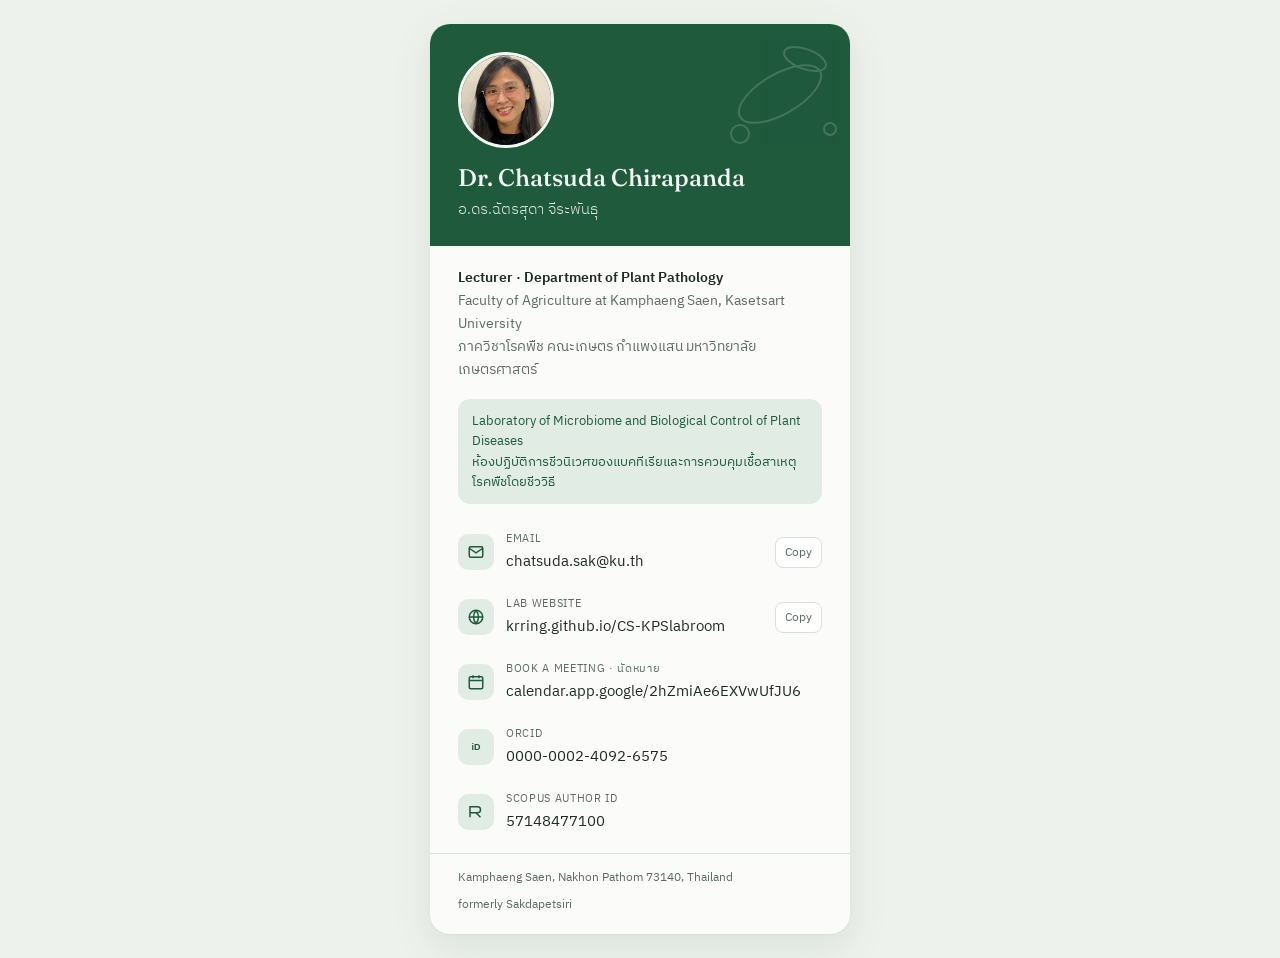
==== card/index.html @ 107d3cdb "Add online business card page and e-Card link on PI profile Co-Authored-By: Claude Opus 5.5 <noreply" ====
<!DOCTYPE html>
<html lang="th">
<head>
<meta charset="utf-8">
<meta name="viewport" content="width=device-width, initial-scale=1">
<title>Dr. Chatsuda Chirapanda — นามบัตรออนไลน์</title>
<link rel="preconnect" href="https://fonts.googleapis.com">
<link href="https://fonts.googleapis.com/css2?family=IBM+Plex+Sans+Thai:wght@300;400;600&family=Fraunces:opsz,wght@9..144,500;9..144,600&display=swap" rel="stylesheet">
<style>
  :root{
    --bg:#eef2ec; --card:#fbfcf9; --ink:#1f2a24; --muted:#5d6b62;
    --green:#1f5a3d; --green-soft:#e1ece4; --line:#d8e0da;
  }
  *{box-sizing:border-box;margin:0;padding:0}
  body{
    min-height:100vh; display:flex; align-items:center; justify-content:center;
    background:var(--bg); color:var(--ink);
    font-family:"IBM Plex Sans Thai",system-ui,sans-serif; padding:24px 16px;
  }
  .card{
    width:100%; max-width:420px; background:var(--card); border-radius:20px;
    box-shadow:0 1px 2px rgba(0,0,0,.04),0 12px 40px rgba(31,90,61,.10);
    overflow:hidden;
  }
  .top{
    background:var(--green); color:#f2f7f3; padding:28px 28px 24px; position:relative;
  }
  .top svg.motif{position:absolute; right:-10px; top:-10px; opacity:.16}
  .photo{
    width:96px;height:96px;border-radius:50%; object-fit:cover; display:block;
    border:3px solid #f2f7f3; margin-bottom:16px; position:relative;
  }
  h1{font-family:"Fraunces",serif; font-weight:500; font-size:24px; line-height:1.2}
  .th-name{font-size:15px; font-weight:300; margin-top:4px; opacity:.92}
  .role{padding:20px 28px 4px; font-size:14px; line-height:1.65; color:var(--muted)}
  .role strong{color:var(--ink); font-weight:600; display:block}
  .lab{margin:14px 28px 4px; padding:12px 14px; background:var(--green-soft); border-radius:12px;
       font-size:13px; line-height:1.55; color:var(--green)}
  ul{list-style:none; padding:12px 16px 8px}
  li{display:flex; align-items:center; gap:12px; padding:10px 12px; border-radius:12px}
  li:hover{background:#f1f5f1}
  .ic{flex:none;width:36px;height:36px;border-radius:10px;background:var(--green-soft);
      display:flex;align-items:center;justify-content:center;color:var(--green)}
  .txt{flex:1;min-width:0}
  .lbl{font-size:11px; letter-spacing:.06em; text-transform:uppercase; color:var(--muted)}
  .val{font-size:14.5px; color:var(--ink); text-decoration:none; word-break:break-all}
  a.val:hover{color:var(--green); text-decoration:underline}
  button.copy{
    flex:none; border:1px solid var(--line); background:#fff; color:var(--muted);
    border-radius:8px; font:inherit; font-size:12px; padding:5px 9px; cursor:pointer;
  }
  button.copy:hover{border-color:var(--green); color:var(--green)}
  .foot{border-top:1px solid var(--line); padding:14px 28px 20px; font-size:12px; color:var(--muted);
        display:flex; justify-content:space-between; gap:8px; flex-wrap:wrap}
  .toast{position:fixed;bottom:24px;left:50%;transform:translateX(-50%) translateY(20px);
         background:var(--ink);color:#fff;padding:8px 16px;border-radius:999px;font-size:13px;
         opacity:0;transition:.2s;pointer-events:none}
  .toast.show{opacity:1;transform:translateX(-50%) translateY(0)}
</style>
</head>
<body>
<main class="card">
  <div class="top">
    <svg class="motif" width="160" height="160" viewBox="0 0 160 160" fill="none" stroke="#fff" stroke-width="2">
      <ellipse cx="80" cy="80" rx="46" ry="20" transform="rotate(-30 80 80)"/>
      <ellipse cx="105" cy="45" rx="22" ry="10" transform="rotate(20 105 45)"/>
      <circle cx="40" cy="120" r="9"/><circle cx="130" cy="115" r="6"/>
    </svg>
    <img class="photo" alt="Dr. Chatsuda Chirapanda" src="../img/chatsuda-chirapanda.jpg">
    <h1>Dr. Chatsuda Chirapanda</h1>
    <div class="th-name">อ.ดร.ฉัตรสุดา จีระพันธุ</div>
  </div>

  <div class="role">
    <strong>Lecturer · Department of Plant Pathology</strong>
    Faculty of Agriculture at Kamphaeng Saen, Kasetsart University<br>
    ภาควิชาโรคพืช คณะเกษตร กำแพงแสน มหาวิทยาลัยเกษตรศาสตร์
  </div>

  <div class="lab">
    Laboratory of Microbiome and Biological Control of Plant Diseases<br>
    ห้องปฏิบัติการชีวนิเวศของแบคทีเรียและการควบคุมเชื้อสาเหตุโรคพืชโดยชีววิธี
  </div>

  <ul>
    <li>
      <span class="ic"><svg width="18" height="18" viewBox="0 0 24 24" fill="none" stroke="currentColor" stroke-width="2"><rect x="3" y="5" width="18" height="14" rx="2"/><path d="m3 7 9 6 9-6"/></svg></span>
      <span class="txt"><div class="lbl">Email</div><a class="val" href="mailto:chatsuda.sak@ku.th">chatsuda.sak@ku.th</a></span>
      <button class="copy" data-copy="chatsuda.sak@ku.th">Copy</button>
    </li>
    <li>
      <span class="ic"><svg width="18" height="18" viewBox="0 0 24 24" fill="none" stroke="currentColor" stroke-width="2"><circle cx="12" cy="12" r="9"/><path d="M3 12h18M12 3a14 14 0 0 1 0 18M12 3a14 14 0 0 0 0 18"/></svg></span>
      <span class="txt"><div class="lbl">Lab website</div><a class="val" href="https://krring.github.io/CS-KPSlabroom/" target="_blank" rel="noopener">krring.github.io/CS-KPSlabroom</a></span>
      <button class="copy" data-copy="https://krring.github.io/CS-KPSlabroom/">Copy</button>
    </li>
    <li>
      <span class="ic"><svg width="18" height="18" viewBox="0 0 24 24" fill="none" stroke="currentColor" stroke-width="2"><rect x="3" y="5" width="18" height="16" rx="2"/><path d="M3 10h18M8 3v4M16 3v4"/></svg></span>
      <span class="txt"><div class="lbl">Book a meeting · นัดหมาย</div><a class="val" href="https://calendar.app.google/2hZmiAe6EXVwUfJU6" target="_blank" rel="noopener">calendar.app.google/2hZmiAe6EXVwUfJU6</a></span>
    </li>
    <li>
      <span class="ic"><svg width="18" height="18" viewBox="0 0 24 24" fill="currentColor"><text x="12" y="16.5" text-anchor="middle" font-size="12" font-family="sans-serif" font-weight="700">iD</text></svg></span>
      <span class="txt"><div class="lbl">ORCID</div><a class="val" href="https://orcid.org/0000-0002-4092-6575" target="_blank" rel="noopener">0000-0002-4092-6575</a></span>
    </li>
    <li>
      <span class="ic"><svg width="18" height="18" viewBox="0 0 24 24" fill="none" stroke="currentColor" stroke-width="2"><path d="M4 19V5h10a4 4 0 0 1 0 8H4"/><path d="M12 13l6 6"/></svg></span>
      <span class="txt"><div class="lbl">Scopus Author ID</div><a class="val" href="https://www.scopus.com/authid/detail.uri?authorId=57148477100" target="_blank" rel="noopener">57148477100</a></span>
    </li>
  </ul>

  <div class="foot">
    <span>Kamphaeng Saen, Nakhon Pathom 73140, Thailand</span>
    <span>formerly Sakdapetsiri</span>
  </div>
</main>
<div class="toast" id="toast">Copied</div>
<script>
  const toast=document.getElementById('toast');
  document.querySelectorAll('button.copy').forEach(b=>{
    b.addEventListener('click',async()=>{
      try{ await navigator.clipboard.writeText(b.dataset.copy); toast.textContent='Copied'; }
      catch(e){ toast.textContent='Copy not available — please select the text'; }
      toast.classList.add('show'); setTimeout(()=>toast.classList.remove('show'),1600);
    });
  });
</script>
</body>
</html>
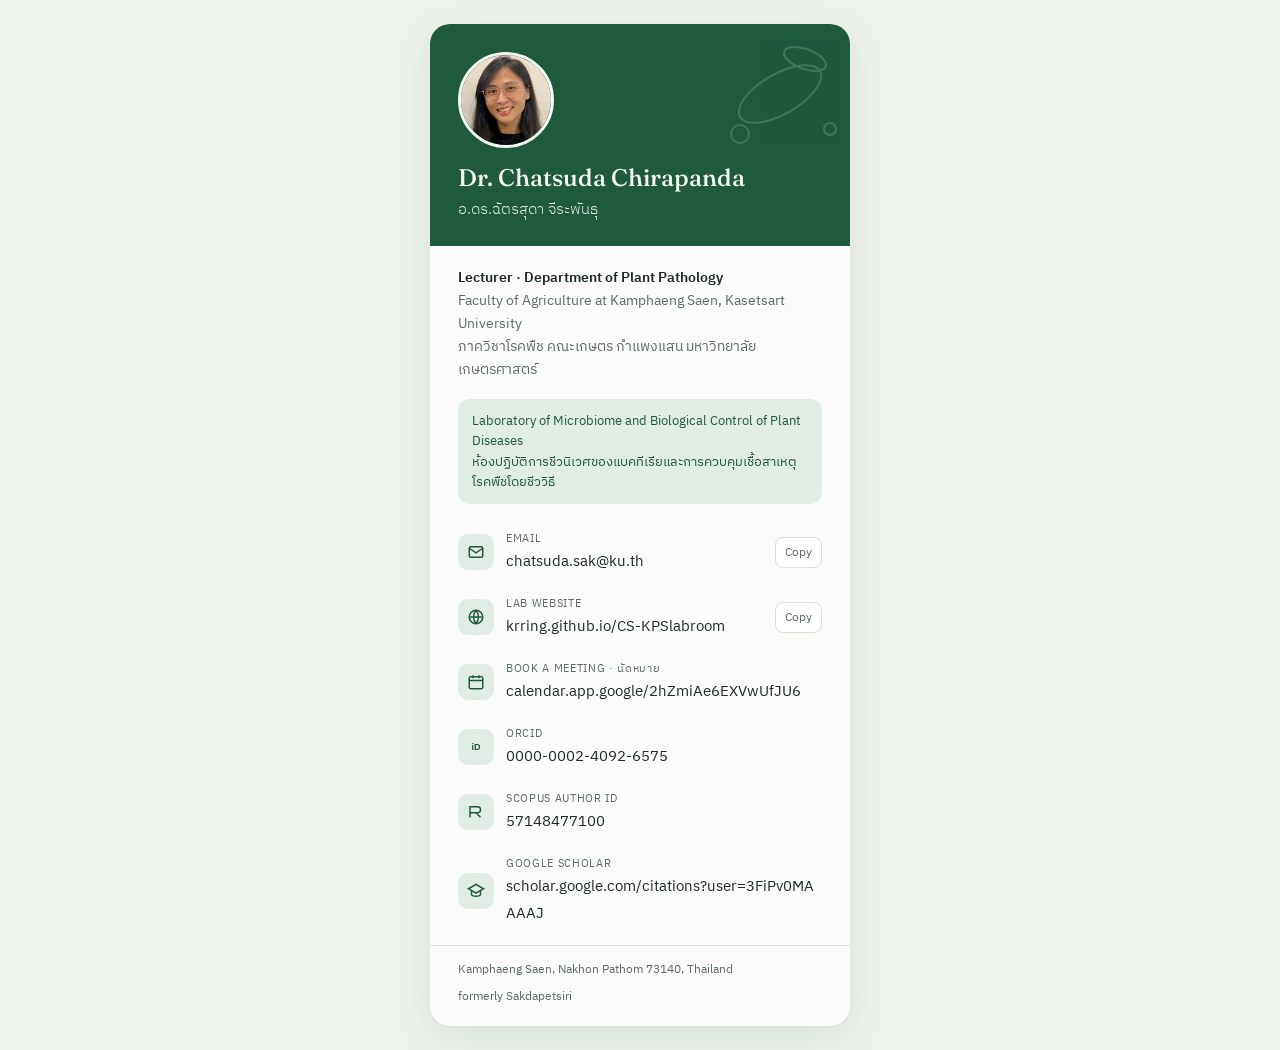
==== commit 528b4e2c: "Add Google Scholar link to PI profile and e-Card Co-Authored-By: Claude Opus 5.5 <noreply@anthropic." ====
--- a/card/index.html
+++ b/card/index.html
@@ -105,6 +105,10 @@
       <span class="ic"><svg width="18" height="18" viewBox="0 0 24 24" fill="none" stroke="currentColor" stroke-width="2"><path d="M4 19V5h10a4 4 0 0 1 0 8H4"/><path d="M12 13l6 6"/></svg></span>
       <span class="txt"><div class="lbl">Scopus Author ID</div><a class="val" href="https://www.scopus.com/authid/detail.uri?authorId=57148477100" target="_blank" rel="noopener">57148477100</a></span>
     </li>
+    <li>
+      <span class="ic"><svg width="18" height="18" viewBox="0 0 24 24" fill="none" stroke="currentColor" stroke-width="2"><path d="M2 9l10-6 10 6-10 6z"/><path d="M6 11.5V16c0 1.5 2.7 3 6 3s6-1.5 6-3v-4.5"/></svg></span>
+      <span class="txt"><div class="lbl">Google Scholar</div><a class="val" href="https://scholar.google.com/citations?user=3FiPv0MAAAAJ" target="_blank" rel="noopener">scholar.google.com/citations?user=3FiPv0MAAAAJ</a></span>
+    </li>
   </ul>
 
   <div class="foot">
